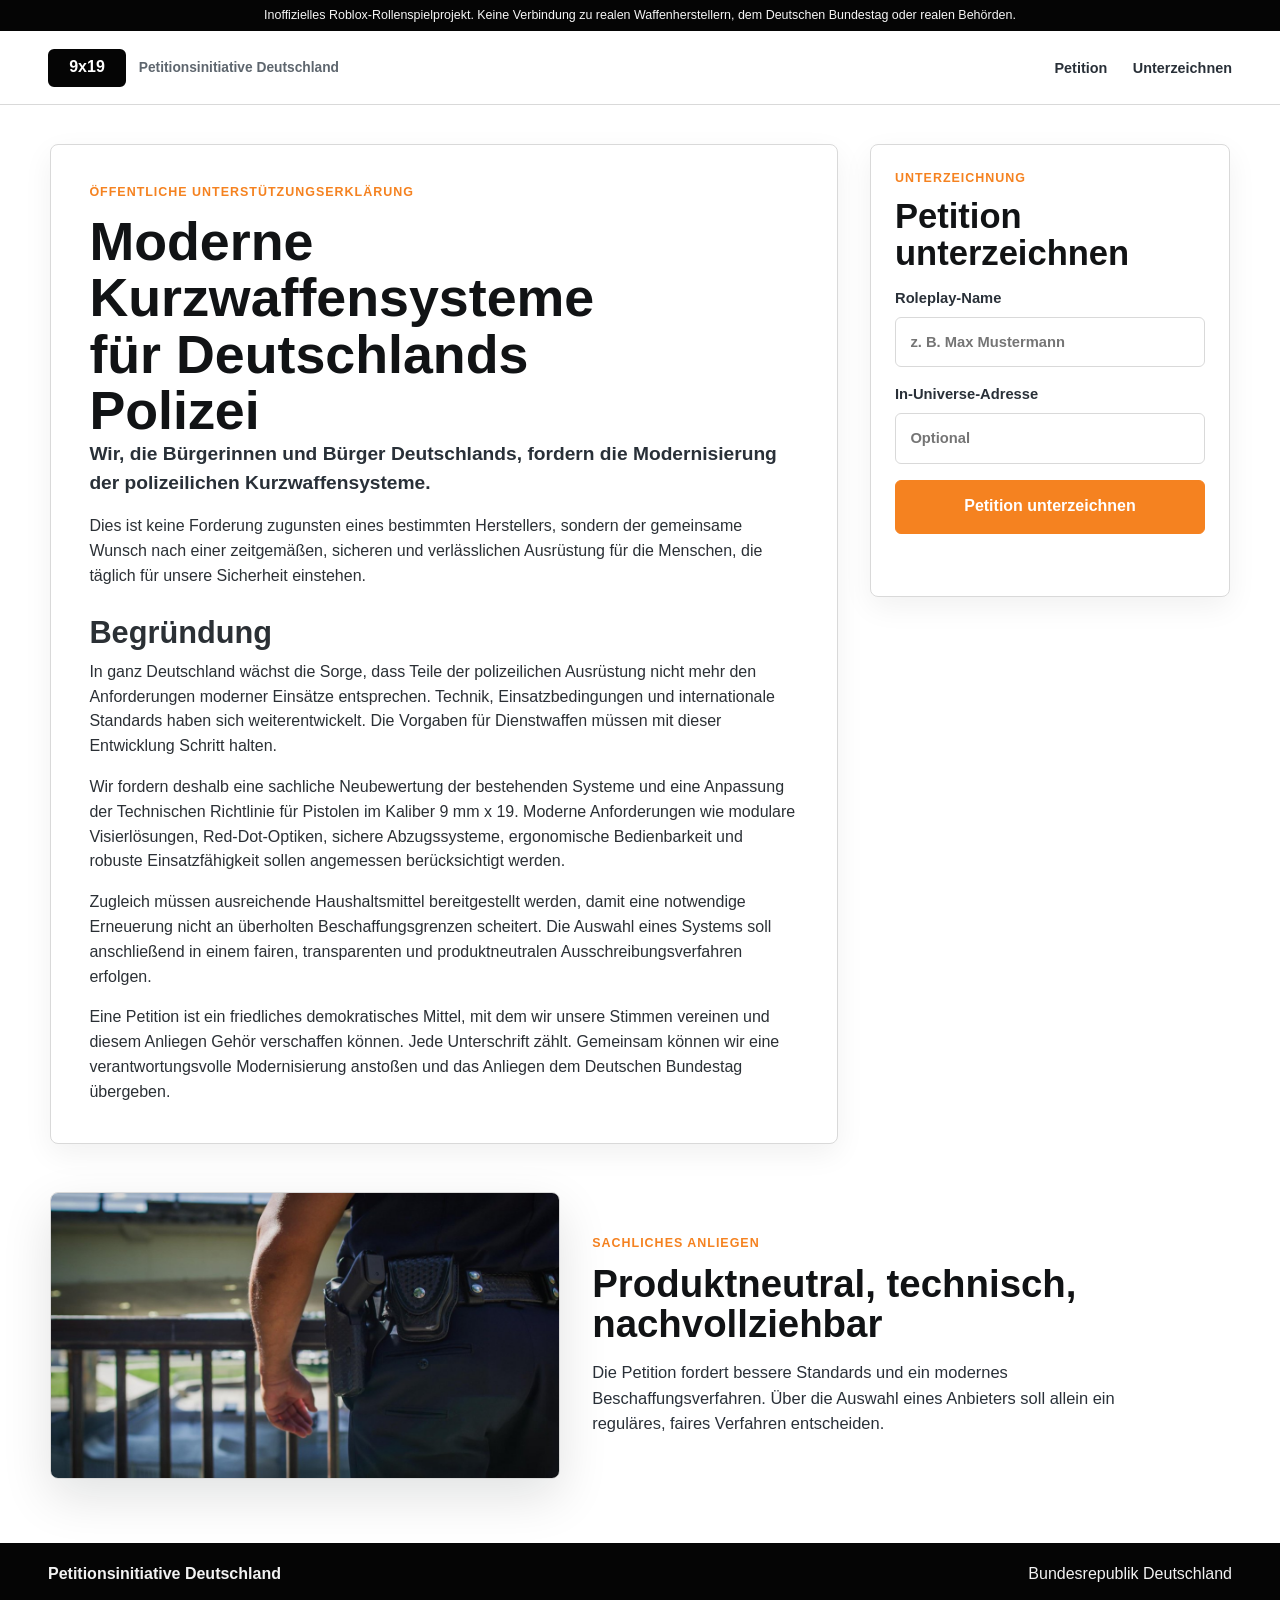
==== index.html @ d7345d55 "Add files via upload" ====
<!doctype html>
<html lang="de">
  <head>
    <meta charset="utf-8" />
    <meta name="viewport" content="width=device-width, initial-scale=1" />
    <title>Petition zur Modernisierung der Polizeiausrüstung</title>
    <meta name="description" content="Petition zur Modernisierung der polizeilichen Kurzwaffensysteme in Deutschland." />
    <link rel="stylesheet" href="styles.css" />
  </head>
  <body>
    <div class="notice">
      Inoffizielles Roblox-Rollenspielprojekt. Keine Verbindung zu realen Waffenherstellern,
      dem Deutschen Bundestag oder realen Behörden.
    </div>

    <header class="site-header">
      <a class="brand" href="index.html" aria-label="Zur Petition">
        <span class="brand-mark">9x19</span>
        <span class="brand-subline">Petitionsinitiative Deutschland</span>
      </a>
      <nav class="site-nav" aria-label="Hauptnavigation">
        <a href="#petition">Petition</a>
        <a href="#unterzeichnen">Unterzeichnen</a>
      </nav>
    </header>

    <main>
      <section class="petition-layout" id="petition">
        <article class="petition-document">
          <p class="document-label">Öffentliche Unterstützungserklärung</p>
          <h1>Moderne Kurzwaffensysteme für Deutschlands Polizei</h1>

          <div class="petition-copy">
            <p class="petition-opening">
              Wir, die Bürgerinnen und Bürger Deutschlands, fordern die Modernisierung
              der polizeilichen Kurzwaffensysteme.
            </p>
            <p>
              Dies ist keine Forderung zugunsten eines bestimmten Herstellers, sondern
              der gemeinsame Wunsch nach einer zeitgemäßen, sicheren und verlässlichen
              Ausrüstung für die Menschen, die täglich für unsere Sicherheit einstehen.
            </p>

            <h2>Begründung</h2>
            <p>
              In ganz Deutschland wächst die Sorge, dass Teile der polizeilichen
              Ausrüstung nicht mehr den Anforderungen moderner Einsätze entsprechen.
              Technik, Einsatzbedingungen und internationale Standards haben sich
              weiterentwickelt. Die Vorgaben für Dienstwaffen müssen mit dieser
              Entwicklung Schritt halten.
            </p>
            <p>
              Wir fordern deshalb eine sachliche Neubewertung der bestehenden Systeme
              und eine Anpassung der Technischen Richtlinie für Pistolen im Kaliber
              9 mm x 19. Moderne Anforderungen wie modulare Visierlösungen,
              Red-Dot-Optiken, sichere Abzugssysteme, ergonomische Bedienbarkeit und
              robuste Einsatzfähigkeit sollen angemessen berücksichtigt werden.
            </p>
            <p>
              Zugleich müssen ausreichende Haushaltsmittel bereitgestellt werden, damit
              eine notwendige Erneuerung nicht an überholten Beschaffungsgrenzen
              scheitert. Die Auswahl eines Systems soll anschließend in einem fairen,
              transparenten und produktneutralen Ausschreibungsverfahren erfolgen.
            </p>
            <p>
              Eine Petition ist ein friedliches demokratisches Mittel, mit dem wir
              unsere Stimmen vereinen und diesem Anliegen Gehör verschaffen können.
              Jede Unterschrift zählt. Gemeinsam können wir eine verantwortungsvolle
              Modernisierung anstoßen und das Anliegen dem Deutschen Bundestag
              übergeben.
            </p>
          </div>
        </article>

        <aside class="sign-card" id="unterzeichnen">
          <div class="section-heading">
            <p class="eyebrow">Unterzeichnung</p>
            <h2>Petition unterzeichnen</h2>
          </div>
          <form class="petition-form" id="petitionForm" autocomplete="off">
            <label for="rpName">
              Roleplay-Name
              <input id="rpName" name="rpName" type="text" maxlength="60" placeholder="z. B. Max Mustermann" required />
            </label>
            <label for="rpAddress">
              In-Universe-Adresse
              <input id="rpAddress" name="rpAddress" type="text" maxlength="100" placeholder="Optional" />
            </label>
            <button class="sign-button" id="signButton" type="submit">Petition unterzeichnen</button>
            <p class="form-message" id="formMessage" role="status"></p>
          </form>
        </aside>
      </section>

      <section class="evidence-band" aria-label="Ausrüstung der Polizei">
        <figure>
          <img
            src="./polizei-holster.png"
            alt="Dienstliche Ausrüstung am Holster"
            width="1280"
            height="640"
            loading="eager"
            decoding="async"
            onerror="this.hidden=true; this.parentElement.classList.add('image-unavailable')"
          />
        </figure>
        <div>
          <p class="eyebrow">Sachliches Anliegen</p>
          <h2>Produktneutral, technisch, nachvollziehbar</h2>
          <p>
            Die Petition fordert bessere Standards und ein modernes
            Beschaffungsverfahren. Über die Auswahl eines Anbieters soll allein ein
            reguläres, faires Verfahren entscheiden.
          </p>
        </div>
      </section>
    </main>

    <footer class="site-footer">
      <p>Petitionsinitiative Deutschland</p>
      <span>Bundesrepublik Deutschland</span>
    </footer>
    <script src="config.js"></script>
    <script src="script.js"></script>
  </body>
</html>
---- styles.css ----
:root {
  color-scheme: light;
  --ink: #111315;
  --muted: #5e666e;
  --paper: #ffffff;
  --surface: #ffffff;
  --line: #d9d9d9;
  --black: #050505;
  --red: #f58220;
  --red-dark: #d96808;
  --steel: #293038;
  --green: #16794b;
  --shadow: 0 18px 50px rgba(12, 15, 18, 0.12);
}

* {
  box-sizing: border-box;
}

html {
  scroll-behavior: smooth;
}

body {
  margin: 0;
  background: var(--paper);
  color: var(--ink);
  font-family: Arial, Helvetica, sans-serif;
  line-height: 1.55;
}

a {
  color: inherit;
}

img {
  display: block;
  width: 100%;
  height: 100%;
  object-fit: cover;
}

.notice {
  background: var(--black);
  color: #f6f6f6;
  font-size: 0.78rem;
  line-height: 1.35;
  padding: 0.45rem 1rem;
  text-align: center;
}

.site-header {
  position: sticky;
  top: 0;
  z-index: 10;
  display: flex;
  align-items: center;
  justify-content: space-between;
  gap: 1rem;
  min-height: 74px;
  padding: 0.9rem clamp(1rem, 4vw, 3rem);
  background: rgba(255, 255, 255, 0.96);
  border-bottom: 1px solid var(--line);
  backdrop-filter: blur(16px);
}

.brand {
  display: inline-flex;
  align-items: center;
  gap: 0.8rem;
  text-decoration: none;
}

.brand-mark {
  display: inline-grid;
  place-items: center;
  min-width: 78px;
  height: 38px;
  padding: 0 0.8rem;
  color: #fff;
  background: var(--black);
  border: 2px solid var(--black);
  border-radius: 6px;
  font-weight: 900;
  letter-spacing: 0;
}

.brand-subline {
  color: var(--muted);
  font-size: 0.86rem;
  font-weight: 700;
}

.site-nav {
  display: flex;
  align-items: center;
  gap: clamp(0.8rem, 2vw, 1.6rem);
  font-size: 0.9rem;
  font-weight: 700;
}

.site-nav a {
  color: var(--steel);
  text-decoration: none;
}

.site-nav a:hover,
.site-nav a:focus-visible {
  color: var(--red);
}

main {
  width: min(1180px, calc(100% - 2rem));
  margin: 0 auto;
}

.petition-layout {
  display: grid;
  grid-template-columns: minmax(0, 1fr) minmax(300px, 360px);
  gap: clamp(1rem, 2.5vw, 2rem);
  align-items: start;
  min-height: calc(100vh - 112px);
  padding: clamp(1.2rem, 3vw, 2.4rem) 0 clamp(2rem, 4vw, 3rem);
}

.petition-document,
.sign-card,
.stats-panel,
.thanks-section {
  background: var(--surface);
  border: 1px solid var(--line);
  border-radius: 8px;
  box-shadow: 0 10px 30px rgba(14, 18, 22, 0.06);
}

.petition-document {
  padding: clamp(1.25rem, 3vw, 2.4rem);
}

.document-label,
.eyebrow,
.panel-label {
  margin: 0 0 0.65rem;
  color: var(--red);
  font-size: 0.78rem;
  font-weight: 800;
  letter-spacing: 0.08em;
  text-transform: uppercase;
}

h1,
h2 {
  margin: 0;
  line-height: 1.05;
  letter-spacing: 0;
}

h1 {
  max-width: 18ch;
  overflow-wrap: anywhere;
  font-size: clamp(2.25rem, 4.2vw, 4.35rem);
}

h2 {
  font-size: clamp(1.7rem, 3vw, 2.6rem);
}

.lead {
  max-width: 62ch;
  margin: 1.1rem 0 1.5rem;
  color: var(--steel);
  font-size: clamp(1rem, 1.35vw, 1.16rem);
  font-weight: 700;
}

.petition-copy {
  display: grid;
  gap: 1rem;
  color: #2b3035;
}

.petition-copy p {
  margin: 0;
}

.petition-copy h2 {
  margin: 0.8rem 0 -0.35rem;
  font-size: clamp(1.45rem, 2.4vw, 2rem);
}

.petition-opening {
  color: var(--steel);
  font-size: clamp(1.08rem, 1.5vw, 1.25rem);
  font-weight: 800;
}

.sign-card {
  position: sticky;
  top: 96px;
  padding: clamp(1.1rem, 3vw, 1.5rem);
}

.section-heading {
  margin-bottom: 1rem;
}

.section-heading h2 {
  font-size: clamp(1.55rem, 2.7vw, 2.2rem);
}

.petition-form {
  display: grid;
  gap: 1rem;
}

.petition-form label {
  display: grid;
  gap: 0.45rem;
  color: var(--steel);
  font-size: 0.92rem;
  font-weight: 800;
}

.petition-form input {
  width: 100%;
  min-height: 48px;
  padding: 0.8rem 0.9rem;
  color: var(--ink);
  background: #ffffff;
  border: 1px solid var(--line);
  border-radius: 6px;
  font: inherit;
  font-weight: 600;
}

.petition-form input:focus {
  border-color: var(--red);
  outline: 3px solid rgba(245, 130, 32, 0.18);
}

.sign-button,
.primary-link,
.secondary-link {
  display: inline-flex;
  align-items: center;
  justify-content: center;
  min-height: 48px;
  padding: 0.85rem 1.1rem;
  border-radius: 6px;
  font: inherit;
  font-weight: 800;
  text-decoration: none;
}

.sign-button,
.primary-link {
  color: #fff;
  background: var(--red);
  border: 1px solid var(--red);
}

.sign-button {
  width: 100%;
  cursor: pointer;
}

.sign-button:hover,
.primary-link:hover {
  background: var(--red-dark);
  border-color: var(--red-dark);
}

.secondary-link {
  color: var(--ink);
  background: transparent;
  border: 1px solid var(--line);
}

.secondary-link:hover {
  border-color: var(--ink);
}

.form-message {
  min-height: 1.4rem;
  margin: 0;
  color: var(--muted);
  font-weight: 700;
}

.form-message.is-error {
  color: var(--red-dark);
}

.form-message.is-success {
  color: var(--green);
}

.evidence-band {
  display: grid;
  grid-template-columns: minmax(280px, 0.8fr) minmax(0, 1fr);
  gap: clamp(1rem, 3vw, 2rem);
  align-items: center;
  padding: 0 0 clamp(2rem, 5vw, 4rem);
}

.evidence-band figure {
  position: relative;
  min-height: 260px;
  aspect-ratio: 16 / 9;
  margin: 0;
  overflow: hidden;
  border: 1px solid var(--line);
  border-radius: 8px;
  box-shadow: var(--shadow);
}

.evidence-band figure.image-unavailable {
  display: grid;
  place-items: center;
  background:
    linear-gradient(135deg, transparent 0 48%, rgba(255, 255, 255, 0.12) 48% 52%, transparent 52%),
    var(--black);
}

.evidence-band figure.image-unavailable::after {
  content: "9×19";
  color: var(--red);
  font-size: clamp(2.8rem, 8vw, 6rem);
  font-weight: 900;
  line-height: 1;
}

.evidence-band p:not(.eyebrow) {
  max-width: 58ch;
  margin: 1rem 0 0;
  color: var(--steel);
  font-size: 1.03rem;
}

.result-section {
  display: grid;
  grid-template-columns: minmax(0, 1fr) minmax(300px, 390px);
  gap: 1rem;
  align-items: start;
  padding: 0 0 clamp(2.5rem, 6vw, 5rem);
}

.result-page {
  min-height: 100vh;
  display: flex;
  flex-direction: column;
}

.result-main {
  flex: 1;
  width: min(1180px, calc(100% - 2rem));
  padding: clamp(2rem, 7vw, 6rem) 0;
}

.result-main .result-section {
  padding: 0;
}

.thanks-section h1 {
  max-width: 100%;
  font-size: clamp(2.1rem, 4vw, 3.5rem);
}

.thanks-section,
.stats-panel {
  padding: clamp(1.2rem, 3vw, 1.8rem);
}

.thanks-section p:not(.eyebrow) {
  max-width: 62ch;
  margin: 1rem 0 0;
  color: var(--steel);
}

.thanks-actions {
  display: flex;
  flex-wrap: wrap;
  gap: 0.85rem;
  margin-top: 1.4rem;
}

.stat-number {
  color: var(--ink);
  font-size: clamp(2.8rem, 7vw, 4.8rem);
  font-weight: 900;
  line-height: 0.96;
}

.stat-caption {
  margin: 0.55rem 0 1.1rem;
  color: var(--muted);
  font-weight: 700;
}

.progress-track {
  width: 100%;
  height: 12px;
  overflow: hidden;
  background: #e5e5e5;
  border-radius: 999px;
}

.progress-track span {
  display: block;
  width: 0%;
  height: 100%;
  background: var(--red);
  border-radius: inherit;
  transition: width 240ms ease;
}

.stat-list {
  display: grid;
  gap: 1rem;
  margin: 1.25rem 0 0;
}

.stat-list div {
  padding-top: 1rem;
  border-top: 1px solid var(--line);
}

.stat-list dt {
  color: var(--muted);
  font-size: 0.82rem;
  font-weight: 800;
  text-transform: uppercase;
}

.stat-list dd {
  margin: 0.25rem 0 0;
  color: var(--steel);
  font-weight: 800;
}

.is-hidden {
  display: none;
}

.site-footer {
  display: flex;
  align-items: center;
  justify-content: space-between;
  gap: 1rem;
  padding: 1.2rem clamp(1rem, 4vw, 3rem);
  color: #f2f2f2;
  background: var(--black);
}

.site-footer p {
  margin: 0;
  font-weight: 800;
}

.site-footer a {
  color: #fff;
  font-weight: 800;
}

@media (max-width: 860px) {
  .site-header {
    position: static;
    align-items: flex-start;
    flex-direction: column;
  }

  .site-nav {
    width: 100%;
    justify-content: space-between;
  }

  .petition-layout,
  .evidence-band,
  .result-section {
    grid-template-columns: 1fr;
  }

  .petition-layout {
    min-height: auto;
  }

  .sign-card {
    position: static;
  }

  h1 {
    max-width: 14ch;
  }
}

@media (max-width: 520px) {
  main {
    width: min(100% - 1rem, 1180px);
  }

  .brand {
    align-items: flex-start;
    flex-direction: column;
    gap: 0.45rem;
  }

  .site-nav {
    flex-wrap: wrap;
    justify-content: flex-start;
  }

  .evidence-band figure {
    min-height: 210px;
  }

  .thanks-actions {
    flex-direction: column;
  }

  .primary-link,
  .secondary-link {
    width: 100%;
  }

  .site-footer {
    align-items: flex-start;
    flex-direction: column;
  }
}
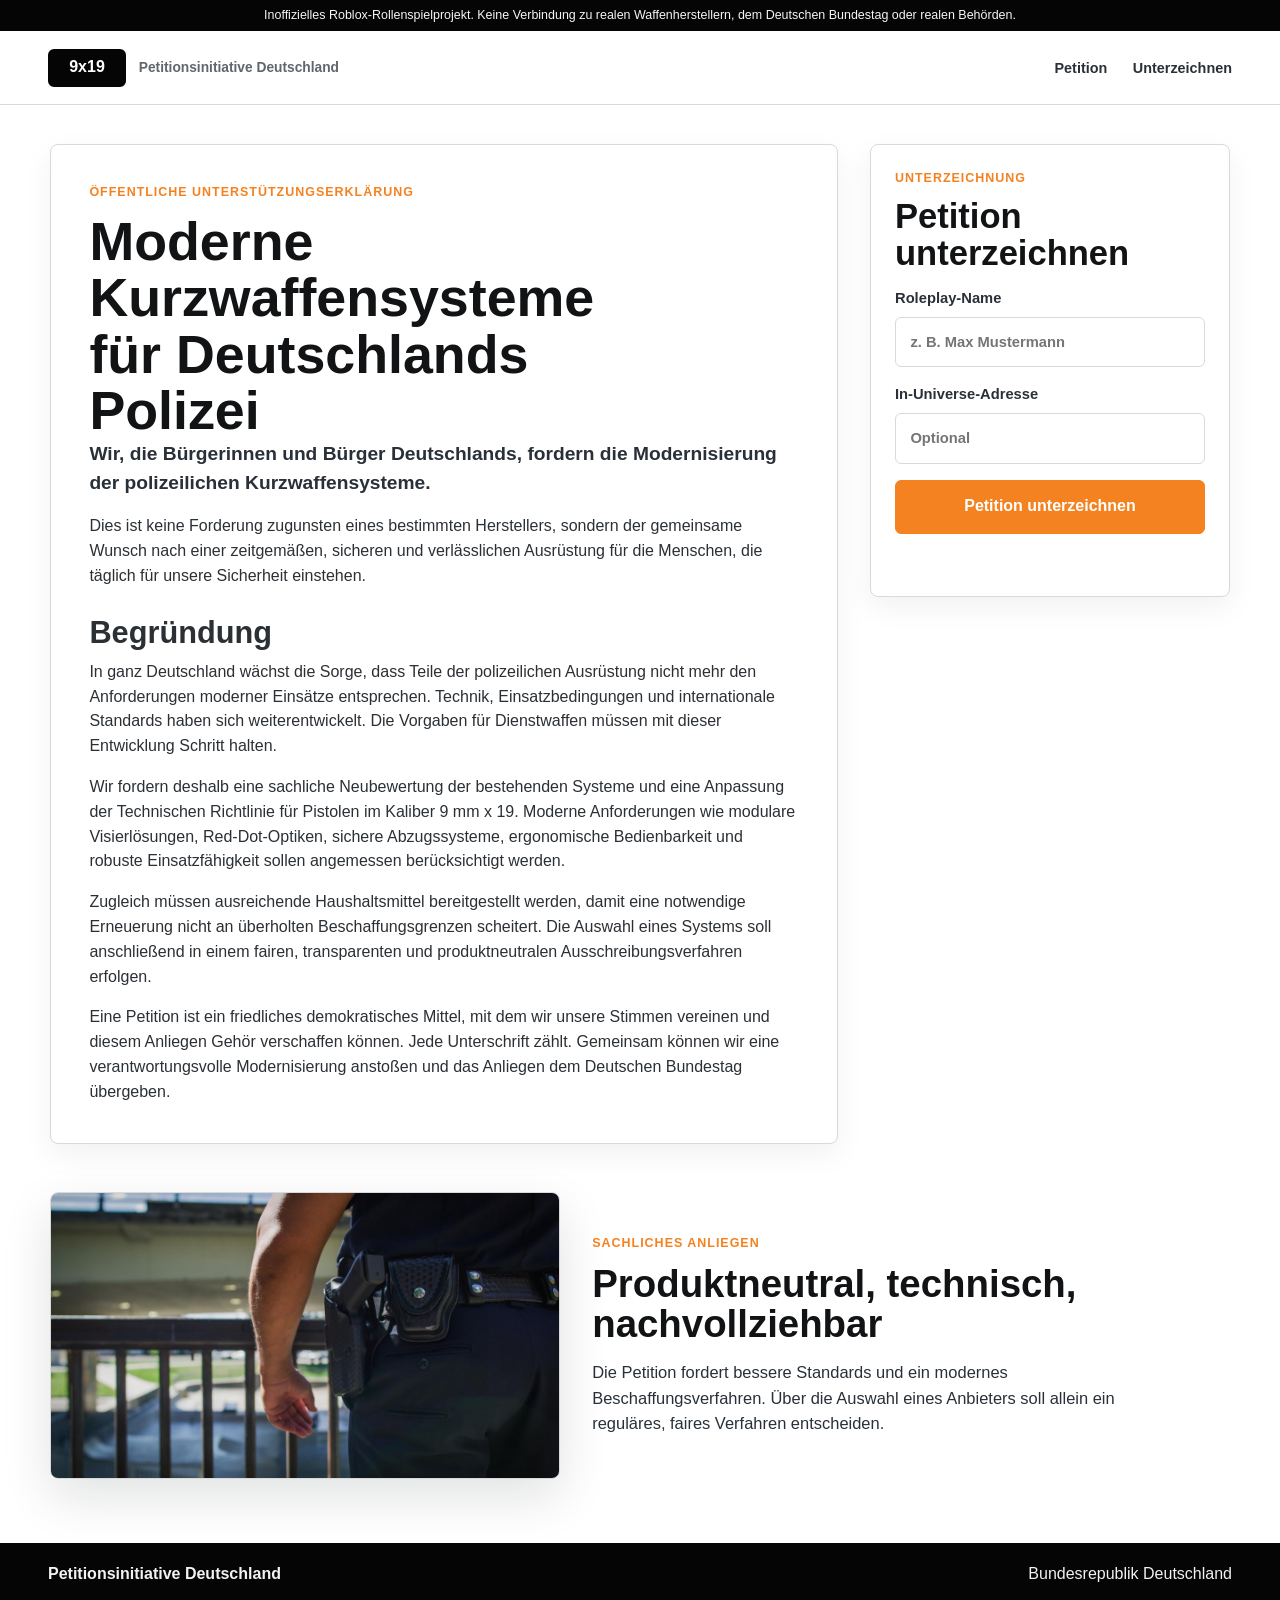
==== commit 0fbdecf5: "Add files via upload" ====
--- a/index.html
+++ b/index.html
@@ -120,7 +120,7 @@
       <p>Petitionsinitiative Deutschland</p>
       <span>Bundesrepublik Deutschland</span>
     </footer>
-    <script src="config.js"></script>
-    <script src="script.js"></script>
+    <script src="config.js?v=3"></script>
+    <script src="petition-v3.js"></script>
   </body>
 </html>
